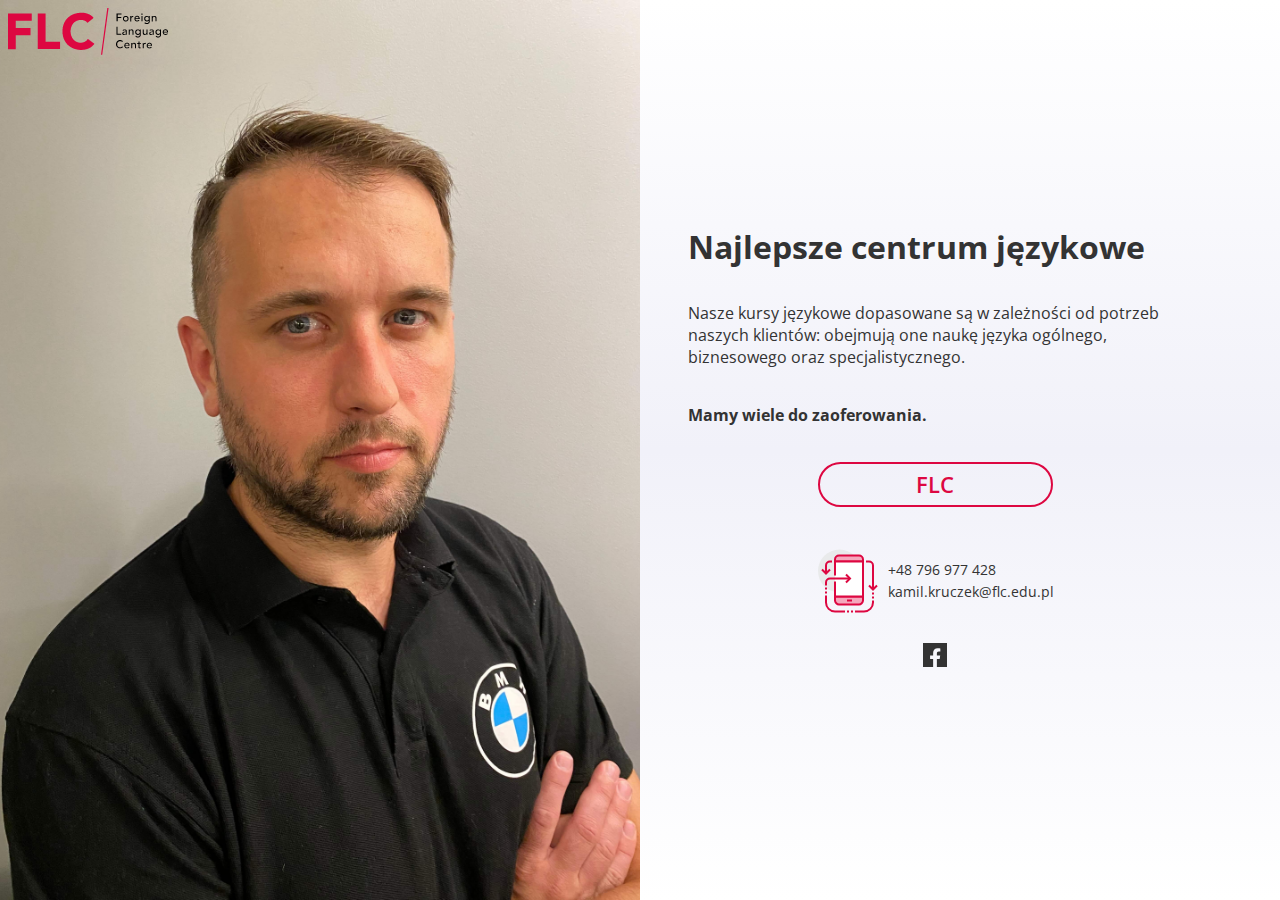
==== index.html @ 046120c5 "Updates" ====
<!doctype html><html lang="pl"><head><meta charset="UTF-8"/><meta name="viewport" content="width=device-width,initial-scale=1"/><title>Kamil Kruczek</title><meta name="description" content="Your project description"/><meta property="og:title" content=""/><meta property="og:description" content=""/><meta property="og:url" content=""/><meta property="og:image" content="https://maciejkorsan.com/wtf-gulp-starter/assets/img/cover.png"/><link rel="icon" type="image/png" sizes="16x16" href="/favicon.ico"/><link href="index.4fb40cbd.css" rel="stylesheet"></head><body><main class="card"><div class="card__photo"><header><h1 class="logo"><a href="https://flc.edu.pl/index.php" target="_blank"><img src="img/logo.1e4723ab.png" alt="Logo firmy FLC"/></a></h1></header></div><div class="card__discription"><section class="section"><h2 class="section__title">Najlepsze centrum językowe</h2><p class="section__content">Nasze kursy językowe dopasowane są w zależności od potrzeb naszych klientów: obejmują one naukę języka ogólnego, biznesowego oraz specjalistycznego.</p><p class="section__content"><b>Mamy wiele do zaoferowania.</b></p><div class="link"><a class="link__button" href="https://flc.edu.pl/index.php" target="_blank">FLC</a></div><div class="contact"><img src="img/contact_2.b07df018.svg" ale="Ikonta telefonu"/><p><a class="contact__link" href="tel:+48-796-977-428">+48 796 977 428</a> <a class="contact__link" href="mailto:kamil.kruczek@flc.edu.pl">kamil.kruczek@flc.edu.pl</a></p></div><div class="contact__fb"><a href="https://www.facebook.com/flc.edu.pl.official/" target="_blank"><img src="img/logo_fb.ad08e4b0.svg" alt="Link do Facebook FLC"/></a></div></section></div></main><script src="index.4fb40cbd.js"></script></body></html>
---- index.4fb40cbd.css ----
@import url(https://fonts.googleapis.com/css2?family=Open+Sans:wght@400;600;700&display=swap);
/*! normalize.css v8.0.1 | MIT License | github.com/necolas/normalize.css */html{line-height:1.15;-webkit-text-size-adjust:100%}body{margin:0}main{display:block}h1{font-size:2em;margin:.67em 0}hr{box-sizing:content-box;height:0;overflow:visible}pre{font-family:monospace,monospace;font-size:1em}a{background-color:transparent}abbr[title]{border-bottom:none;text-decoration:underline;text-decoration:underline dotted}b,strong{font-weight:bolder}code,kbd,samp{font-family:monospace,monospace;font-size:1em}small{font-size:80%}sub,sup{font-size:75%;line-height:0;position:relative;vertical-align:baseline}sub{bottom:-.25em}sup{top:-.5em}img{border-style:none}button,input,optgroup,select,textarea{font-family:inherit;font-size:100%;line-height:1.15;margin:0}button,input{overflow:visible}button,select{text-transform:none}[type=button],[type=reset],[type=submit],button{-webkit-appearance:button}[type=button]::-moz-focus-inner,[type=reset]::-moz-focus-inner,[type=submit]::-moz-focus-inner,button::-moz-focus-inner{border-style:none;padding:0}[type=button]:-moz-focusring,[type=reset]:-moz-focusring,[type=submit]:-moz-focusring,button:-moz-focusring{outline:1px dotted ButtonText}fieldset{padding:.35em .75em .625em}legend{box-sizing:border-box;color:inherit;display:table;max-width:100%;padding:0;white-space:normal}progress{vertical-align:baseline}textarea{overflow:auto}[type=checkbox],[type=radio]{box-sizing:border-box;padding:0}[type=number]::-webkit-inner-spin-button,[type=number]::-webkit-outer-spin-button{height:auto}[type=search]{-webkit-appearance:textfield;outline-offset:-2px}[type=search]::-webkit-search-decoration{-webkit-appearance:none}::-webkit-file-upload-button{-webkit-appearance:button;font:inherit}details{display:block}summary{display:list-item}[hidden],template{display:none}html{box-sizing:border-box}*,:after,:before{box-sizing:inherit}body{background:#fff;color:#333;font-family:Open Sans,sans-serif}.card{display:block;min-height:100%}@media screen and (min-width:690px){.card{display:flex;flex-direction:row}}.card__photo{background:url(img/Photo.9fb2f94f.jpg);height:65vh;background-size:cover!important;min-height:100%!important}@media screen and (min-width:690px){.card__photo{width:50vw;height:100vh;background:url(img/Photo.9fb2f94f.jpg) no-repeat 50%;background-size:cover!important;min-height:540px!important}}.card__discription{background:#fff;background:linear-gradient(180deg,#fff,#f1f1f9 50%,#fff)}@media screen and (min-width:690px){.card__discription{width:50vw;min-height:100%}}.contact{display:flex;width:235px;margin:0 auto 24px}.contact__link{text-decoration:none;color:#333;font-size:14px;line-height:22px;margin-left:10px}@media screen and (min-width:1440px){.contact__link{font-size:16px;line-height:22px}}.contact__fb,.link{display:flex;justify-content:center}.link{margin:0 auto 36px}.link__button{display:inline-block;width:235px;height:45px;border-radius:40px;border:2px solid #dd0741;text-align:center;text-decoration:none;color:#dd0741;font-size:22px;font-weight:600;align-items:center;padding:8px;margin:auto}.link__button:hover{color:#fff;background-color:#dd0741}.logo{margin:0;position:absolute;padding:8px}.section{min-width:288px;max-width:590px;padding:16px;margin:36px auto}@media screen and (min-width:690px){.section{display:flex;flex-direction:column;justify-content:center;width:50vw;height:100%;margin-top:0;margin-bottom:0}}@media screen and (min-width:768px){.section{margin-left:0;padding-left:48px;padding-right:48px}}.section__content{font-size:14px;line-height:20px;margin:0 auto 36px}@media screen and (min-width:690px){.section__content{margin:0 auto 36px 0}}@media screen and (min-width:768px){.section__content{font-size:16px;line-height:22px}}@media screen and (min-width:1440px){.section__content{font-size:18px;line-height:28px}}.section__title{font-size:30px;margin-top:0;margin-bottom:36px}@media screen and (min-width:768px){.section__title{font-size:32px}}@media screen and (min-width:1440px){.section__title{font-size:34px}}
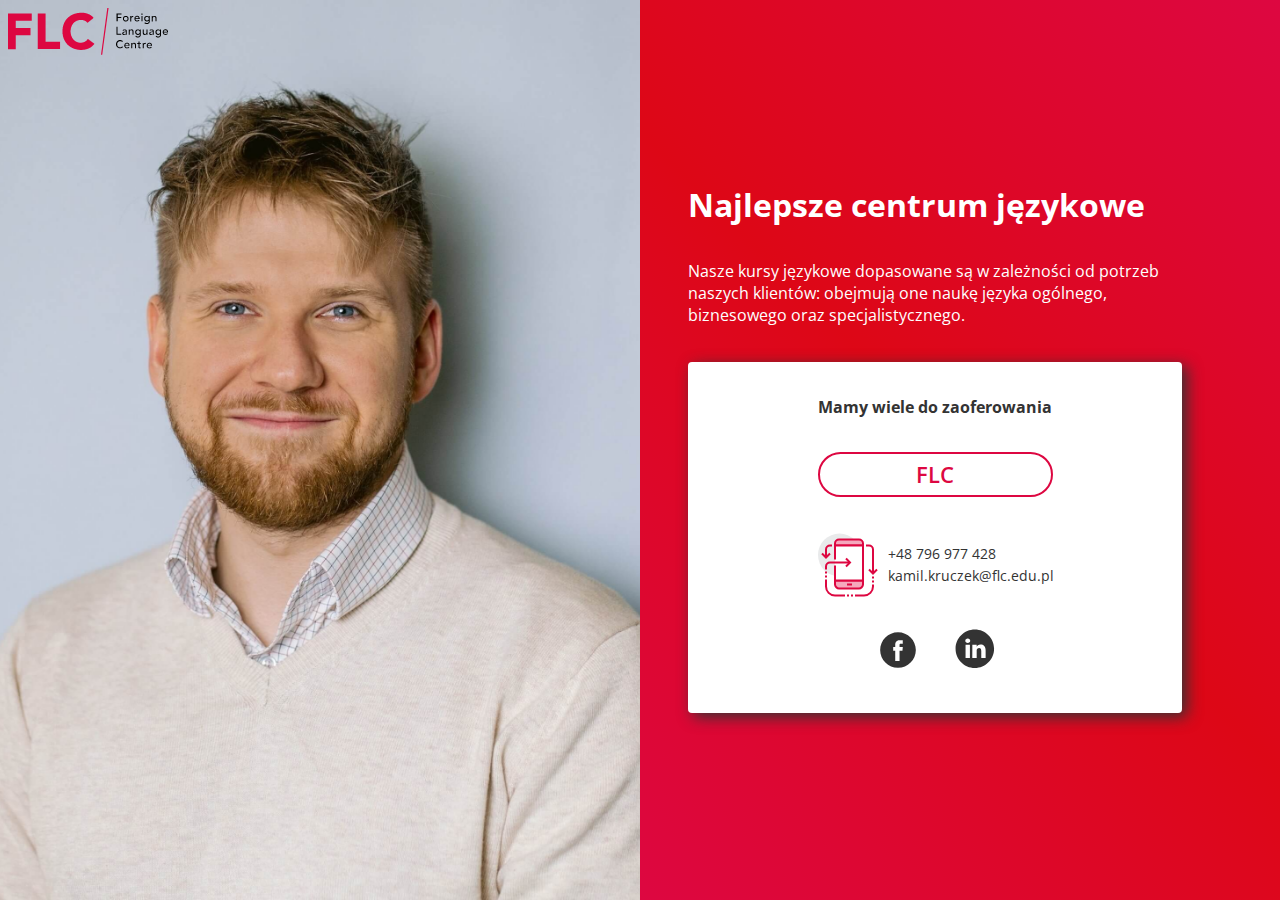
==== commit ef6052ea: "Updates" ====
--- a/index.html
+++ b/index.html
@@ -1 +1 @@
-<!doctype html><html lang="pl"><head><meta charset="UTF-8"/><meta name="viewport" content="width=device-width,initial-scale=1"/><title>Kamil Kruczek</title><meta name="description" content="Your project description"/><meta property="og:title" content=""/><meta property="og:description" content=""/><meta property="og:url" content=""/><meta property="og:image" content="https://maciejkorsan.com/wtf-gulp-starter/assets/img/cover.png"/><link rel="icon" type="image/png" sizes="16x16" href="/favicon.ico"/><link href="index.4fb40cbd.css" rel="stylesheet"></head><body><main class="card"><div class="card__photo"><header><h1 class="logo"><a href="https://flc.edu.pl/index.php" target="_blank"><img src="img/logo.1e4723ab.png" alt="Logo firmy FLC"/></a></h1></header></div><div class="card__discription"><section class="section"><h2 class="section__title">Najlepsze centrum językowe</h2><p class="section__content">Nasze kursy językowe dopasowane są w zależności od potrzeb naszych klientów: obejmują one naukę języka ogólnego, biznesowego oraz specjalistycznego.</p><p class="section__content"><b>Mamy wiele do zaoferowania.</b></p><div class="link"><a class="link__button" href="https://flc.edu.pl/index.php" target="_blank">FLC</a></div><div class="contact"><img src="img/contact_2.b07df018.svg" ale="Ikonta telefonu"/><p><a class="contact__link" href="tel:+48-796-977-428">+48 796 977 428</a> <a class="contact__link" href="mailto:kamil.kruczek@flc.edu.pl">kamil.kruczek@flc.edu.pl</a></p></div><div class="contact__fb"><a href="https://www.facebook.com/flc.edu.pl.official/" target="_blank"><img src="img/logo_fb.ad08e4b0.svg" alt="Link do Facebook FLC"/></a></div></section></div></main><script src="index.4fb40cbd.js"></script></body></html>+<!doctype html><html lang="pl"><head><meta charset="UTF-8"/><meta name="viewport" content="width=device-width,initial-scale=1"/><title>Kamil Kruczek</title><meta name="description" content="This is a business card of Kamil Kruczek the owner of FLC."/><meta property="og:title" content="Business card Kamil Kruczek"/><meta property="og:description" content="This is a business card of Kamil Kruczek the owner of FLC."/><meta property="og:url" content="https://patryk-makarewicz.github.io/business-card-kamil-kruczek/"/><meta property="og:image" content="https://patryk-makarewicz.github.io/business-card-kamil-kruczek/kamil_kruczek.png"/><link rel="icon" type="image/png" sizes="16x16" href="/favicon.ico"/><link href="index.e1267663.css" rel="stylesheet"></head><body><main class="card"><div class="card__photo"><header><h1 class="logo"><a href="https://flc.edu.pl/index.php" target="_blank"><img src="img/logo.1e4723ab.png" alt="Logo firmy FLC"/></a></h1></header></div><div class="card__discription"><section class="section"><h2 class="section__title">Najlepsze centrum językowe</h2><p class="section__content">Nasze kursy językowe dopasowane są w zależności od potrzeb naszych klientów: obejmują one naukę języka ogólnego, biznesowego oraz specjalistycznego.</p><div class="wrapper"><p class="wrapper__content"><b>Mamy wiele do zaoferowania</b></p><div class="link"><a class="link__button" href="https://flc.edu.pl/index.php" target="_blank">FLC</a></div><div class="contact"><img src="img/contact_2.b07df018.svg" alt="Ikonta telefonu"/><p><a class="contact__link" href="tel:+48-796-977-428">+48 796 977 428</a> <a class="contact__link" href="mailto:kamil.kruczek@flc.edu.pl">kamil.kruczek@flc.edu.pl</a></p></div><div class="contact__media"><a class="contact__media-link" href="https://www.facebook.com/flc.edu.pl.official/" target="_blank"><img src="img/icon_fb.b6d428ae.svg" alt="Link do Facebook FLC"/> </a><a class="contact__media-link" href="https://www.linkedin.com/in/kamil-kruczek-2b6429131/" target="_blank"><img src="img/icon_linkedin.6fb6b22b.svg" alt="Link do Linkedin FLC"/></a></div></div></section></div></main><script src="index.e1267663.js"></script></body></html>--- a/index.e1267663.css
+++ b/index.e1267663.css
@@ -0,0 +1,2 @@
+@import url(https://fonts.googleapis.com/css2?family=Open+Sans:wght@400;600;700&display=swap);
+/*! normalize.css v8.0.1 | MIT License | github.com/necolas/normalize.css */html{line-height:1.15;-webkit-text-size-adjust:100%}body{margin:0}main{display:block}h1{font-size:2em;margin:.67em 0}hr{box-sizing:content-box;height:0;overflow:visible}pre{font-family:monospace,monospace;font-size:1em}a{background-color:transparent}abbr[title]{border-bottom:none;text-decoration:underline;text-decoration:underline dotted}b,strong{font-weight:bolder}code,kbd,samp{font-family:monospace,monospace;font-size:1em}small{font-size:80%}sub,sup{font-size:75%;line-height:0;position:relative;vertical-align:baseline}sub{bottom:-.25em}sup{top:-.5em}img{border-style:none}button,input,optgroup,select,textarea{font-family:inherit;font-size:100%;line-height:1.15;margin:0}button,input{overflow:visible}button,select{text-transform:none}[type=button],[type=reset],[type=submit],button{-webkit-appearance:button}[type=button]::-moz-focus-inner,[type=reset]::-moz-focus-inner,[type=submit]::-moz-focus-inner,button::-moz-focus-inner{border-style:none;padding:0}[type=button]:-moz-focusring,[type=reset]:-moz-focusring,[type=submit]:-moz-focusring,button:-moz-focusring{outline:1px dotted ButtonText}fieldset{padding:.35em .75em .625em}legend{box-sizing:border-box;color:inherit;display:table;max-width:100%;padding:0;white-space:normal}progress{vertical-align:baseline}textarea{overflow:auto}[type=checkbox],[type=radio]{box-sizing:border-box;padding:0}[type=number]::-webkit-inner-spin-button,[type=number]::-webkit-outer-spin-button{height:auto}[type=search]{-webkit-appearance:textfield;outline-offset:-2px}[type=search]::-webkit-search-decoration{-webkit-appearance:none}::-webkit-file-upload-button{-webkit-appearance:button;font:inherit}details{display:block}summary{display:list-item}[hidden],template{display:none}html{box-sizing:border-box}*,:after,:before{box-sizing:inherit}body{background:#dd0741;color:#fff;font-family:Open Sans,sans-serif}.card{display:block;min-height:100%}@media screen and (min-width:690px){.card{display:flex;flex-direction:row}}.card__photo{background:url(img/Photo.b6cc8320.jpg);height:65vh;background-size:cover!important;min-height:100%!important}@media screen and (min-width:690px){.card__photo{width:50vw;height:100vh;background:url(img/Photo.b6cc8320.jpg) no-repeat 50%;background-size:cover!important;min-height:640px!important}}.card__discription{background:#dd0741;background:linear-gradient(45deg,#dd0741,rgba(221,7,7,.7371323529) 50%,#dd0741)}@media screen and (min-width:690px){.card__discription{width:50vw;min-height:100%}}.contact{display:flex;width:235px;margin:0 auto 24px}.contact__link{text-decoration:none;color:#333;font-size:14px;line-height:22px;margin-left:10px}@media screen and (min-width:1440px){.contact__link{font-size:16px;line-height:22px}}.contact__media{display:flex;justify-content:center}.contact__media-link{margin:0 16px 28px}.link{display:flex;justify-content:center;margin:0 auto 30px}.link__button{display:inline-block;width:235px;height:45px;border-radius:40px;border:2px solid #dd0741;text-align:center;text-decoration:none;color:#dd0741;font-size:22px;font-weight:600;align-items:center;padding:8px;margin:auto}.link__button:hover{color:#fff;background-color:#dd0741}.logo{margin:0;position:absolute;padding:8px}.section{min-width:288px;max-width:590px;padding:16px;margin:0 auto}@media screen and (min-width:690px){.section{display:flex;flex-direction:column;justify-content:center;width:50vw;height:100%;margin-top:0;margin-bottom:0}}@media screen and (min-width:768px){.section{margin-left:0;padding-left:48px;padding-right:48px}}.section__content{font-size:14px;line-height:20px;margin:0 auto 36px}@media screen and (min-width:690px){.section__content{margin:0 auto 36px 0}}@media screen and (min-width:768px){.section__content{font-size:16px;line-height:22px}}@media screen and (min-width:1440px){.section__content{font-size:18px;line-height:28px}}.section__title{font-size:30px;margin-top:0;margin-bottom:36px}@media screen and (min-width:768px){.section__title{font-size:32px}}@media screen and (min-width:1440px){.section__title{font-size:34px}}.wrapper{display:flex;flex-direction:column;color:#333;background-color:#fff;padding:8px;border-radius:4px;box-shadow:5px 4px 15px 0 #333}.wrapper__content{margin:28px auto 36px}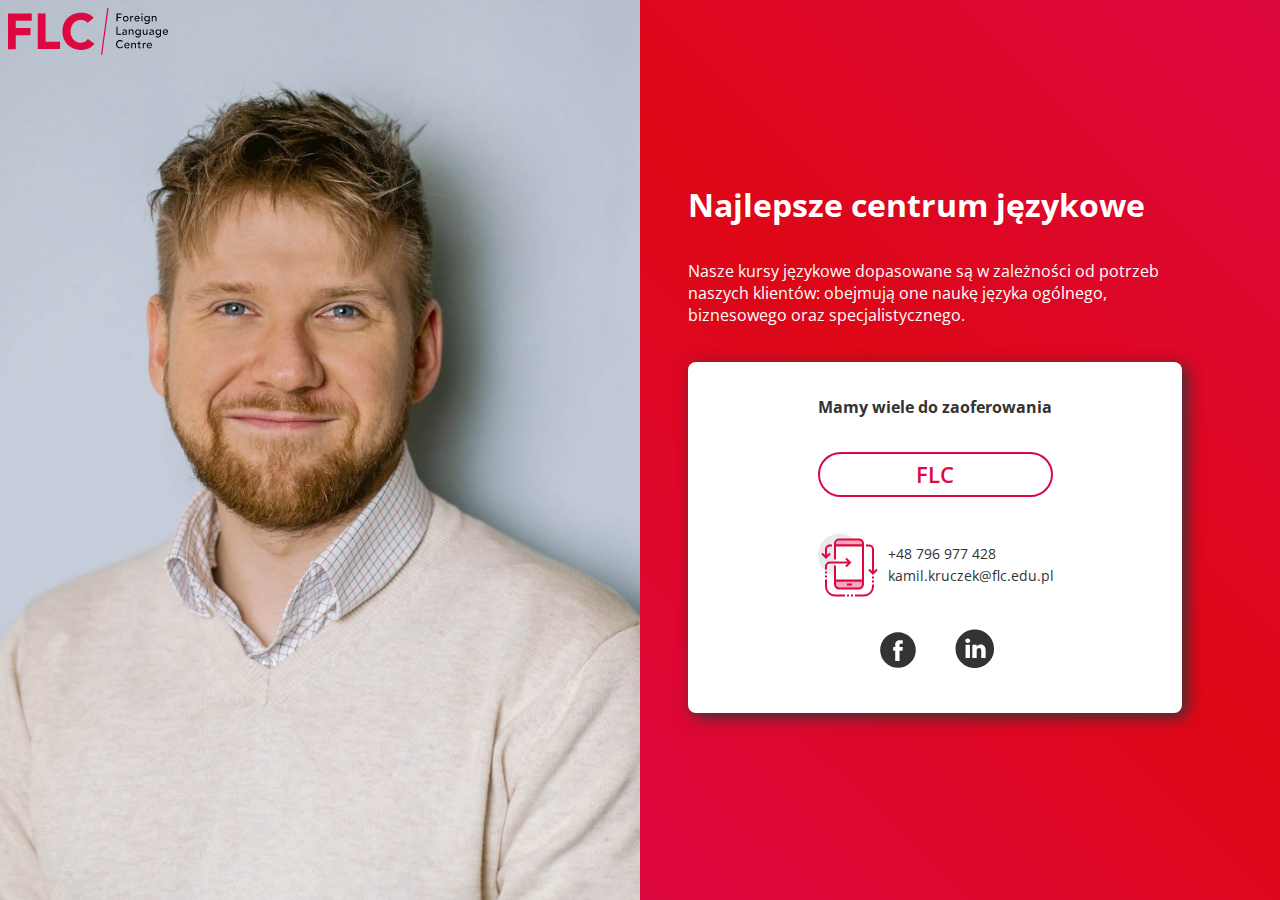
==== commit 0174bf1c: "Updates" ====
--- a/index.html
+++ b/index.html
@@ -1 +1 @@
-<!doctype html><html lang="pl"><head><meta charset="UTF-8"/><meta name="viewport" content="width=device-width,initial-scale=1"/><title>Kamil Kruczek</title><meta name="description" content="This is a business card of Kamil Kruczek the owner of FLC."/><meta property="og:title" content="Business card Kamil Kruczek"/><meta property="og:description" content="This is a business card of Kamil Kruczek the owner of FLC."/><meta property="og:url" content="https://patryk-makarewicz.github.io/business-card-kamil-kruczek/"/><meta property="og:image" content="https://patryk-makarewicz.github.io/business-card-kamil-kruczek/kamil_kruczek.png"/><link rel="icon" type="image/png" sizes="16x16" href="/favicon.ico"/><link href="index.e1267663.css" rel="stylesheet"></head><body><main class="card"><div class="card__photo"><header><h1 class="logo"><a href="https://flc.edu.pl/index.php" target="_blank"><img src="img/logo.1e4723ab.png" alt="Logo firmy FLC"/></a></h1></header></div><div class="card__discription"><section class="section"><h2 class="section__title">Najlepsze centrum językowe</h2><p class="section__content">Nasze kursy językowe dopasowane są w zależności od potrzeb naszych klientów: obejmują one naukę języka ogólnego, biznesowego oraz specjalistycznego.</p><div class="wrapper"><p class="wrapper__content"><b>Mamy wiele do zaoferowania</b></p><div class="link"><a class="link__button" href="https://flc.edu.pl/index.php" target="_blank">FLC</a></div><div class="contact"><img src="img/contact_2.b07df018.svg" alt="Ikonta telefonu"/><p><a class="contact__link" href="tel:+48-796-977-428">+48 796 977 428</a> <a class="contact__link" href="mailto:kamil.kruczek@flc.edu.pl">kamil.kruczek@flc.edu.pl</a></p></div><div class="contact__media"><a class="contact__media-link" href="https://www.facebook.com/flc.edu.pl.official/" target="_blank"><img src="img/icon_fb.b6d428ae.svg" alt="Link do Facebook FLC"/> </a><a class="contact__media-link" href="https://www.linkedin.com/in/kamil-kruczek-2b6429131/" target="_blank"><img src="img/icon_linkedin.6fb6b22b.svg" alt="Link do Linkedin FLC"/></a></div></div></section></div></main><script src="index.e1267663.js"></script></body></html>+<!doctype html><html lang="pl"><head><meta charset="UTF-8"/><meta name="viewport" content="width=device-width,initial-scale=1"/><title>Kamil Kruczek</title><meta name="description" content="This is a business card of Kamil Kruczek the owner of FLC."/><meta property="og:title" content="Business card Kamil Kruczek"/><meta property="og:description" content="This is a business card of Kamil Kruczek the owner of FLC."/><meta property="og:url" content="https://patryk-makarewicz.github.io/business-card-kamil-kruczek/"/><meta property="og:image" content="https://patryk-makarewicz.github.io/business-card-kamil-kruczek/kamil_kruczek.png"/><link rel="icon" type="image/png" sizes="16x16" href="/favicon.ico"/><link href="index.37842cf5.css" rel="stylesheet"></head><body><main class="card"><div class="card__photo"><header><h1 class="logo"><a href="https://flc.edu.pl/index.php" target="_blank"><img src="img/logo.1e4723ab.png" alt="Logo firmy FLC"/></a></h1></header></div><div class="card__discription"><section class="section"><h2 class="section__title">Najlepsze centrum językowe</h2><p class="section__content">Nasze kursy językowe dopasowane są w zależności od potrzeb naszych klientów: obejmują one naukę języka ogólnego, biznesowego oraz specjalistycznego.</p><div class="wrapper"><p class="wrapper__content"><b>Mamy wiele do zaoferowania</b></p><div class="link"><a class="link__button" href="https://flc.edu.pl/index.php" target="_blank">FLC</a></div><div class="contact"><img src="img/contact_2.b07df018.svg" alt="Ikonta telefonu"/><p><a class="contact__link" href="tel:+48-796-977-428">+48 796 977 428</a> <a class="contact__link" href="mailto:kamil.kruczek@flc.edu.pl">kamil.kruczek@flc.edu.pl</a></p></div><div class="contact__media"><a class="contact__media-link" href="https://www.facebook.com/flc.edu.pl.official/" target="_blank"><img src="img/icon_fb.b6d428ae.svg" alt="Link do Facebook FLC"/> </a><a class="contact__media-link" href="https://www.linkedin.com/in/kamil-kruczek-2b6429131/" target="_blank"><img src="img/icon_linkedin.6fb6b22b.svg" alt="Link do Linkedin FLC"/></a></div></div></section></div></main><script src="index.37842cf5.js"></script></body></html>--- a/index.37842cf5.css
+++ b/index.37842cf5.css
@@ -0,0 +1,2 @@
+@import url(https://fonts.googleapis.com/css2?family=Open+Sans:wght@400;600;700&display=swap);
+/*! normalize.css v8.0.1 | MIT License | github.com/necolas/normalize.css */html{line-height:1.15;-webkit-text-size-adjust:100%}body{margin:0}main{display:block}h1{font-size:2em;margin:.67em 0}hr{box-sizing:content-box;height:0;overflow:visible}pre{font-family:monospace,monospace;font-size:1em}a{background-color:transparent}abbr[title]{border-bottom:none;text-decoration:underline;text-decoration:underline dotted}b,strong{font-weight:bolder}code,kbd,samp{font-family:monospace,monospace;font-size:1em}small{font-size:80%}sub,sup{font-size:75%;line-height:0;position:relative;vertical-align:baseline}sub{bottom:-.25em}sup{top:-.5em}img{border-style:none}button,input,optgroup,select,textarea{font-family:inherit;font-size:100%;line-height:1.15;margin:0}button,input{overflow:visible}button,select{text-transform:none}[type=button],[type=reset],[type=submit],button{-webkit-appearance:button}[type=button]::-moz-focus-inner,[type=reset]::-moz-focus-inner,[type=submit]::-moz-focus-inner,button::-moz-focus-inner{border-style:none;padding:0}[type=button]:-moz-focusring,[type=reset]:-moz-focusring,[type=submit]:-moz-focusring,button:-moz-focusring{outline:1px dotted ButtonText}fieldset{padding:.35em .75em .625em}legend{box-sizing:border-box;color:inherit;display:table;max-width:100%;padding:0;white-space:normal}progress{vertical-align:baseline}textarea{overflow:auto}[type=checkbox],[type=radio]{box-sizing:border-box;padding:0}[type=number]::-webkit-inner-spin-button,[type=number]::-webkit-outer-spin-button{height:auto}[type=search]{-webkit-appearance:textfield;outline-offset:-2px}[type=search]::-webkit-search-decoration{-webkit-appearance:none}::-webkit-file-upload-button{-webkit-appearance:button;font:inherit}details{display:block}summary{display:list-item}[hidden],template{display:none}html{box-sizing:border-box}*,:after,:before{box-sizing:inherit}body{background:#dd0741;color:#fff;font-family:Open Sans,sans-serif}.card{display:block;min-height:100%}@media screen and (min-width:690px){.card{display:flex;flex-direction:row}}.card__photo{background:url(img/Photo.b6cc8320.jpg);height:65vh;background-size:cover!important;min-height:100%!important}@media screen and (min-width:690px){.card__photo{width:50vw;height:100vh;background:url(img/Photo.b6cc8320.jpg) no-repeat 50%;background-size:cover!important;min-height:640px!important}}.card__discription{background:#dd0741;background:linear-gradient(45deg,#dd0741,rgba(221,7,7,.7371323529) 50%,#dd0741)}@media screen and (min-width:690px){.card__discription{width:50vw;min-height:100%}}.contact{display:flex;width:235px;margin:0 auto 24px}.contact__link{text-decoration:none;color:#333;font-size:14px;line-height:22px;margin-left:10px}@media screen and (min-width:1440px){.contact__link{font-size:16px;line-height:22px}}.contact__media{display:flex;justify-content:center}.contact__media-link{margin:0 16px 28px}.link{display:flex;justify-content:center;margin:0 auto 30px}.link__button{display:inline-block;width:235px;height:45px;border-radius:40px;border:2px solid #dd0741;text-align:center;text-decoration:none;color:#dd0741;font-size:22px;font-weight:600;align-items:center;padding:8px;margin:auto}.link__button:hover{color:#fff;background-color:#dd0741}.logo{margin:0;position:absolute;padding:8px}.section{min-width:288px;max-width:590px;padding:16px;margin:0 auto}@media screen and (min-width:690px){.section{display:flex;flex-direction:column;justify-content:center;width:50vw;height:100%;margin-top:0;margin-bottom:0}}@media screen and (min-width:768px){.section{margin-left:0;padding-left:48px;padding-right:48px}}.section__content{font-size:14px;line-height:20px;margin:0 auto 36px}@media screen and (min-width:690px){.section__content{margin:0 auto 36px 0}}@media screen and (min-width:768px){.section__content{font-size:16px;line-height:22px}}@media screen and (min-width:1440px){.section__content{font-size:18px;line-height:28px}}.section__title{font-size:30px;margin-top:0;margin-bottom:36px}@media screen and (min-width:768px){.section__title{font-size:32px}}@media screen and (min-width:1440px){.section__title{font-size:34px}}.wrapper{display:flex;flex-direction:column;color:#333;background-color:#fff;padding:8px;border-radius:8px;box-shadow:5px 4px 15px 0 #333}.wrapper__content{margin:28px auto 36px}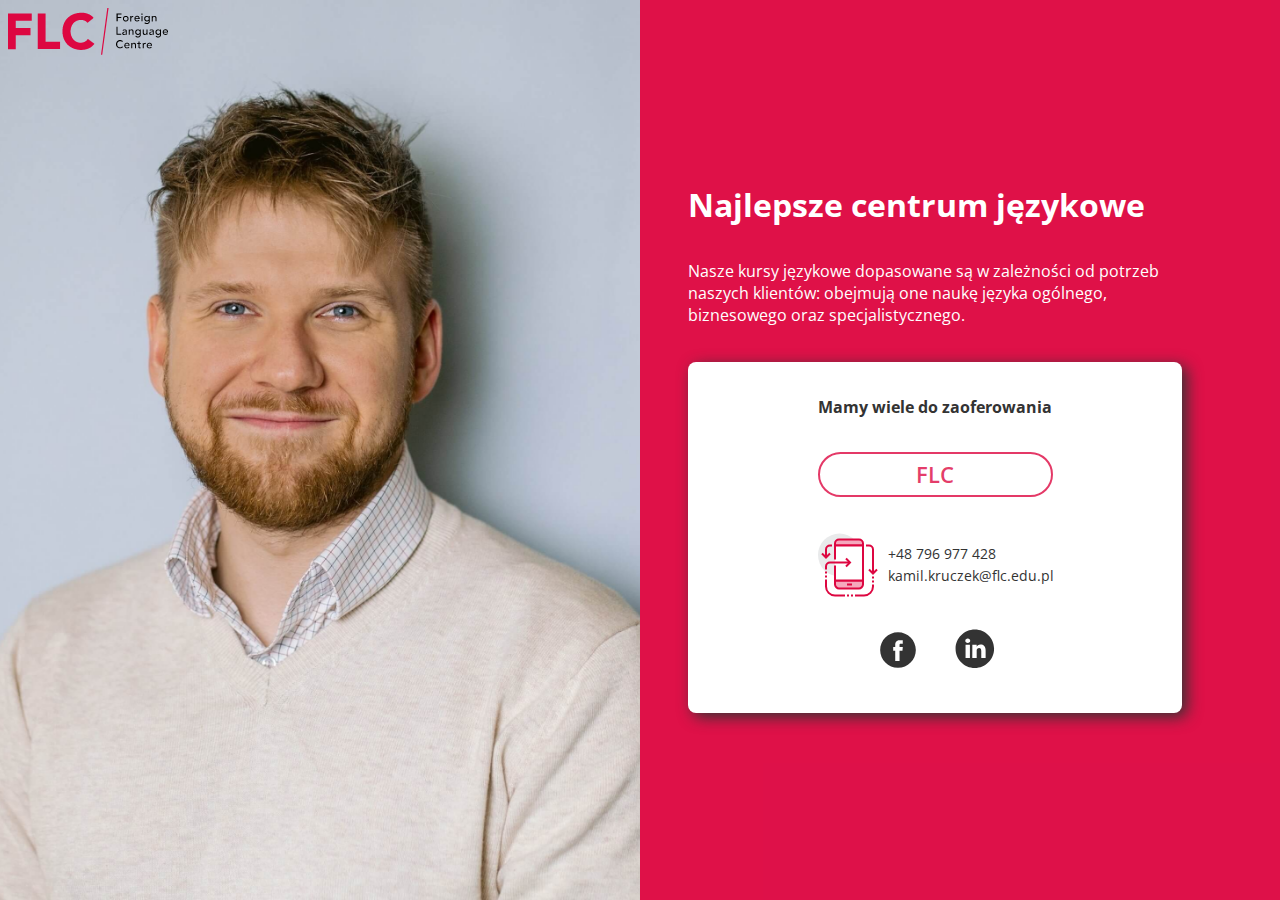
==== commit 0d623fc2: "Updates" ====
--- a/index.html
+++ b/index.html
@@ -1 +1 @@
-<!doctype html><html lang="pl"><head><meta charset="UTF-8"/><meta name="viewport" content="width=device-width,initial-scale=1"/><title>Kamil Kruczek</title><meta name="description" content="This is a business card of Kamil Kruczek the owner of FLC."/><meta property="og:title" content="Business card Kamil Kruczek"/><meta property="og:description" content="This is a business card of Kamil Kruczek the owner of FLC."/><meta property="og:url" content="https://patryk-makarewicz.github.io/business-card-kamil-kruczek/"/><meta property="og:image" content="https://patryk-makarewicz.github.io/business-card-kamil-kruczek/kamil_kruczek.png"/><link rel="icon" type="image/png" sizes="16x16" href="/favicon.ico"/><link href="index.37842cf5.css" rel="stylesheet"></head><body><main class="card"><div class="card__photo"><header><h1 class="logo"><a href="https://flc.edu.pl/index.php" target="_blank"><img src="img/logo.1e4723ab.png" alt="Logo firmy FLC"/></a></h1></header></div><div class="card__discription"><section class="section"><h2 class="section__title">Najlepsze centrum językowe</h2><p class="section__content">Nasze kursy językowe dopasowane są w zależności od potrzeb naszych klientów: obejmują one naukę języka ogólnego, biznesowego oraz specjalistycznego.</p><div class="wrapper"><p class="wrapper__content"><b>Mamy wiele do zaoferowania</b></p><div class="link"><a class="link__button" href="https://flc.edu.pl/index.php" target="_blank">FLC</a></div><div class="contact"><img src="img/contact_2.b07df018.svg" alt="Ikonta telefonu"/><p><a class="contact__link" href="tel:+48-796-977-428">+48 796 977 428</a> <a class="contact__link" href="mailto:kamil.kruczek@flc.edu.pl">kamil.kruczek@flc.edu.pl</a></p></div><div class="contact__media"><a class="contact__media-link" href="https://www.facebook.com/flc.edu.pl.official/" target="_blank"><img src="img/icon_fb.b6d428ae.svg" alt="Link do Facebook FLC"/> </a><a class="contact__media-link" href="https://www.linkedin.com/in/kamil-kruczek-2b6429131/" target="_blank"><img src="img/icon_linkedin.6fb6b22b.svg" alt="Link do Linkedin FLC"/></a></div></div></section></div></main><script src="index.37842cf5.js"></script></body></html>+<!doctype html><html lang="pl"><head><meta charset="UTF-8"/><meta name="viewport" content="width=device-width,initial-scale=1"/><title>Kamil Kruczek</title><meta name="description" content="This is a business card of Kamil Kruczek the owner of FLC."/><meta property="og:title" content="Business card Kamil Kruczek"/><meta property="og:description" content="This is a business card of Kamil Kruczek the owner of FLC."/><meta property="og:url" content="https://patryk-makarewicz.github.io/business-card-kamil-kruczek/"/><meta property="og:image" content="https://patryk-makarewicz.github.io/business-card-kamil-kruczek/kamil_kruczek.png"/><link rel="icon" type="image/png" sizes="16x16" href="/favicon.ico"/><link href="index.dac29453.css" rel="stylesheet"></head><body><main class="card"><div class="card__photo"><header><h1 class="logo"><a href="https://flc.edu.pl/index.php" target="_blank"><img src="img/logo.1e4723ab.png" alt="Logo firmy FLC"/></a></h1></header></div><div class="card__discription"><section class="section"><h2 class="section__title">Najlepsze centrum językowe</h2><p class="section__content">Nasze kursy językowe dopasowane są w zależności od potrzeb naszych klientów: obejmują one naukę języka ogólnego, biznesowego oraz specjalistycznego.</p><div class="wrapper"><p class="wrapper__content"><b>Mamy wiele do zaoferowania</b></p><div class="link"><a class="link__button" href="https://flc.edu.pl/index.php" target="_blank">FLC</a></div><div class="contact"><img src="img/contact_2.b07df018.svg" alt="Ikonta telefonu"/><p><a class="contact__link" href="tel:+48-796-977-428">+48 796 977 428</a> <a class="contact__link" href="mailto:kamil.kruczek@flc.edu.pl">kamil.kruczek@flc.edu.pl</a></p></div><div class="contact__media"><a class="contact__media-link" href="https://www.facebook.com/flc.edu.pl.official/" target="_blank"><img src="img/icon_fb.b6d428ae.svg" alt="Link do Facebook FLC"/> </a><a class="contact__media-link" href="https://www.linkedin.com/in/kamil-kruczek-2b6429131/" target="_blank"><img src="img/icon_linkedin.6fb6b22b.svg" alt="Link do Linkedin FLC"/></a></div></div></section></div></main><script src="index.dac29453.js"></script></body></html>--- a/index.dac29453.css
+++ b/index.dac29453.css
@@ -0,0 +1,2 @@
+@import url(https://fonts.googleapis.com/css2?family=Open+Sans:wght@400;600;700&display=swap);
+/*! normalize.css v8.0.1 | MIT License | github.com/necolas/normalize.css */html{line-height:1.15;-webkit-text-size-adjust:100%}body{margin:0}main{display:block}h1{font-size:2em;margin:.67em 0}hr{box-sizing:content-box;height:0;overflow:visible}pre{font-family:monospace,monospace;font-size:1em}a{background-color:transparent}abbr[title]{border-bottom:none;text-decoration:underline;text-decoration:underline dotted}b,strong{font-weight:bolder}code,kbd,samp{font-family:monospace,monospace;font-size:1em}small{font-size:80%}sub,sup{font-size:75%;line-height:0;position:relative;vertical-align:baseline}sub{bottom:-.25em}sup{top:-.5em}img{border-style:none}button,input,optgroup,select,textarea{font-family:inherit;font-size:100%;line-height:1.15;margin:0}button,input{overflow:visible}button,select{text-transform:none}[type=button],[type=reset],[type=submit],button{-webkit-appearance:button}[type=button]::-moz-focus-inner,[type=reset]::-moz-focus-inner,[type=submit]::-moz-focus-inner,button::-moz-focus-inner{border-style:none;padding:0}[type=button]:-moz-focusring,[type=reset]:-moz-focusring,[type=submit]:-moz-focusring,button:-moz-focusring{outline:1px dotted ButtonText}fieldset{padding:.35em .75em .625em}legend{box-sizing:border-box;color:inherit;display:table;max-width:100%;padding:0;white-space:normal}progress{vertical-align:baseline}textarea{overflow:auto}[type=checkbox],[type=radio]{box-sizing:border-box;padding:0}[type=number]::-webkit-inner-spin-button,[type=number]::-webkit-outer-spin-button{height:auto}[type=search]{-webkit-appearance:textfield;outline-offset:-2px}[type=search]::-webkit-search-decoration{-webkit-appearance:none}::-webkit-file-upload-button{-webkit-appearance:button;font:inherit}details{display:block}summary{display:list-item}[hidden],template{display:none}html{box-sizing:border-box}*,:after,:before{box-sizing:inherit}body{background:rgba(221,7,65,.8);color:#fff;font-family:Open Sans,sans-serif}.card{display:block;min-height:100%}@media screen and (min-width:690px){.card{display:flex;flex-direction:row}}.card__photo{background:url(img/Photo.b6cc8320.jpg);height:65vh;background-size:cover!important;min-height:100%!important}@media screen and (min-width:690px){.card__photo{width:50vw;height:100vh;background:url(img/Photo.b6cc8320.jpg) no-repeat 50%;background-size:cover!important;min-height:640px!important}}.card__discription{background:rgba(221,7,65,.8)}@media screen and (min-width:690px){.card__discription{width:50vw;min-height:100%}}.contact{display:flex;width:235px;margin:0 auto 24px}.contact__link{text-decoration:none;color:#333;font-size:14px;line-height:22px;margin-left:10px}@media screen and (min-width:1440px){.contact__link{font-size:16px;line-height:22px}}.contact__media{display:flex;justify-content:center}.contact__media-link{margin:0 16px 28px}.link{display:flex;justify-content:center;margin:0 auto 30px}.link__button{display:inline-block;width:235px;height:45px;border-radius:40px;border:2px solid rgba(221,7,65,.8);text-align:center;text-decoration:none;color:rgba(221,7,65,.8);font-size:22px;font-weight:600;align-items:center;padding:8px;margin:auto}.link__button:hover{color:#fff;background-color:rgba(221,7,65,.8)}.logo{margin:0;position:absolute;padding:8px}.section{min-width:288px;max-width:590px;padding:16px;margin:0 auto}@media screen and (min-width:690px){.section{display:flex;flex-direction:column;justify-content:center;width:50vw;height:100%;margin-top:0;margin-bottom:0}}@media screen and (min-width:768px){.section{margin-left:0;padding-left:48px;padding-right:48px}}.section__content{font-size:14px;line-height:20px;margin:0 auto 36px}@media screen and (min-width:690px){.section__content{margin:0 auto 36px 0}}@media screen and (min-width:768px){.section__content{font-size:16px;line-height:22px}}@media screen and (min-width:1440px){.section__content{font-size:18px;line-height:28px}}.section__title{font-size:30px;margin-top:0;margin-bottom:36px}@media screen and (min-width:768px){.section__title{font-size:32px}}@media screen and (min-width:1440px){.section__title{font-size:34px}}.wrapper{display:flex;flex-direction:column;color:#333;background-color:#fff;padding:8px;border-radius:8px;box-shadow:5px 4px 15px 0 #333}.wrapper__content{margin:28px auto 36px}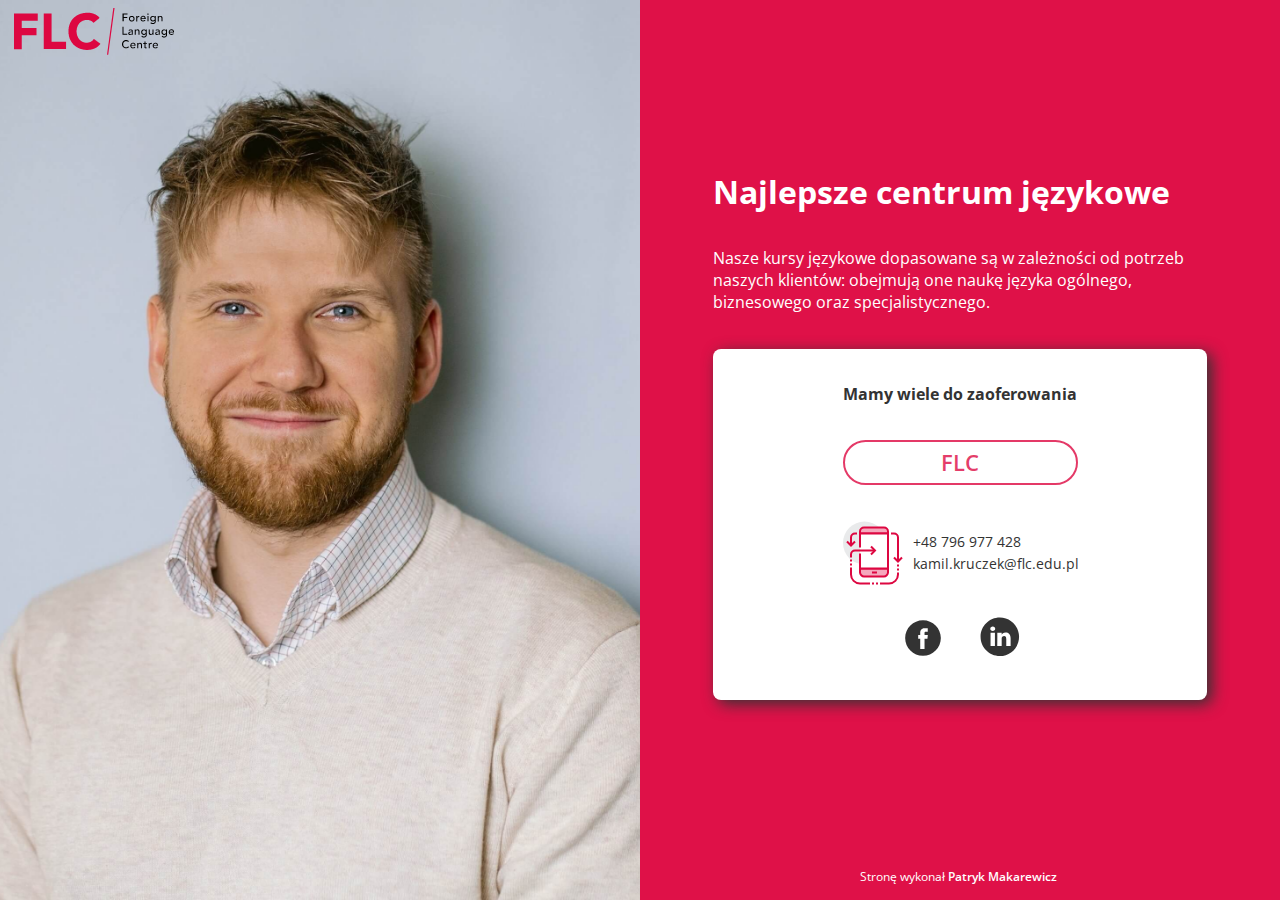
==== commit cbb42da3: "Updates" ====
--- a/index.html
+++ b/index.html
@@ -1 +1 @@
-<!doctype html><html lang="pl"><head><meta charset="UTF-8"/><meta name="viewport" content="width=device-width,initial-scale=1"/><title>Kamil Kruczek</title><meta name="description" content="This is a business card of Kamil Kruczek the owner of FLC."/><meta property="og:title" content="Business card Kamil Kruczek"/><meta property="og:description" content="This is a business card of Kamil Kruczek the owner of FLC."/><meta property="og:url" content="https://patryk-makarewicz.github.io/business-card-kamil-kruczek/"/><meta property="og:image" content="https://patryk-makarewicz.github.io/business-card-kamil-kruczek/kamil_kruczek.png"/><link rel="icon" type="image/png" sizes="16x16" href="/favicon.ico"/><link href="index.dac29453.css" rel="stylesheet"></head><body><main class="card"><div class="card__photo"><header><h1 class="logo"><a href="https://flc.edu.pl/index.php" target="_blank"><img src="img/logo.1e4723ab.png" alt="Logo firmy FLC"/></a></h1></header></div><div class="card__discription"><section class="section"><h2 class="section__title">Najlepsze centrum językowe</h2><p class="section__content">Nasze kursy językowe dopasowane są w zależności od potrzeb naszych klientów: obejmują one naukę języka ogólnego, biznesowego oraz specjalistycznego.</p><div class="wrapper"><p class="wrapper__content"><b>Mamy wiele do zaoferowania</b></p><div class="link"><a class="link__button" href="https://flc.edu.pl/index.php" target="_blank">FLC</a></div><div class="contact"><img src="img/contact_2.b07df018.svg" alt="Ikonta telefonu"/><p><a class="contact__link" href="tel:+48-796-977-428">+48 796 977 428</a> <a class="contact__link" href="mailto:kamil.kruczek@flc.edu.pl">kamil.kruczek@flc.edu.pl</a></p></div><div class="contact__media"><a class="contact__media-link" href="https://www.facebook.com/flc.edu.pl.official/" target="_blank"><img src="img/icon_fb.b6d428ae.svg" alt="Link do Facebook FLC"/> </a><a class="contact__media-link" href="https://www.linkedin.com/in/kamil-kruczek-2b6429131/" target="_blank"><img src="img/icon_linkedin.6fb6b22b.svg" alt="Link do Linkedin FLC"/></a></div></div></section></div></main><script src="index.dac29453.js"></script></body></html>+<!doctype html><html lang="pl"><head><meta charset="UTF-8"/><meta name="viewport" content="width=device-width,initial-scale=1"/><title>Kamil Kruczek</title><meta name="description" content="This is a business card of Kamil Kruczek the owner of FLC."/><meta property="og:title" content="Business card Kamil Kruczek"/><meta property="og:description" content="This is a business card of Kamil Kruczek the owner of FLC."/><meta property="og:url" content="https://patryk-makarewicz.github.io/business-card-kamil-kruczek/"/><meta property="og:image" content="https://patryk-makarewicz.github.io/business-card-kamil-kruczek/kamil_kruczek.png"/><link rel="icon" type="image/png" sizes="16x16" href="/favicon.ico"/><link href="index.267e1558.css" rel="stylesheet"></head><body><main class="card"><div class="card__photo"><header><h1 class="logo"><a href="https://flc.edu.pl/index.php" target="_blank"><img src="img/logo.1e4723ab.png" alt="Logo firmy FLC"/></a></h1></header></div><div class="card__discription"><section class="section"><h2 class="section__title">Najlepsze centrum językowe</h2><p class="section__content">Nasze kursy językowe dopasowane są w zależności od potrzeb naszych klientów: obejmują one naukę języka ogólnego, biznesowego oraz specjalistycznego.</p><div class="wrapper"><p class="wrapper__content"><b>Mamy wiele do zaoferowania</b></p><div class="link"><a class="link__button" href="https://flc.edu.pl/index.php" target="_blank">FLC</a></div><div class="contact"><img src="img/contact_2.b07df018.svg" alt="Ikonta telefonu"/><p><a class="contact__link" href="tel:+48-796-977-428">+48 796 977 428</a> <a class="contact__link" href="mailto:kamil.kruczek@flc.edu.pl">kamil.kruczek@flc.edu.pl</a></p></div><div class="contact__media"><a class="contact__media-link" href="https://www.facebook.com/flc.edu.pl.official/" target="_blank"><img src="img/icon_fb.b6d428ae.svg" alt="Link do Facebook FLC"/> </a><a class="contact__media-link" href="https://www.linkedin.com/in/kamil-kruczek-2b6429131/" target="_blank"><img src="img/icon_linkedin.6fb6b22b.svg" alt="Link do Linkedin FLC"/></a></div></div><footer class="footer"><p class="footer__content">Stronę wykonał <a class="footer__link" href="https://patryk-makarewicz.github.io/" target="_blank">Patryk Makarewicz</a></p></footer></section></div></main><script src="index.267e1558.js"></script></body></html>--- a/index.267e1558.css
+++ b/index.267e1558.css
@@ -0,0 +1,2 @@
+@import url(https://fonts.googleapis.com/css2?family=Open+Sans:wght@400;600;700&display=swap);
+/*! normalize.css v8.0.1 | MIT License | github.com/necolas/normalize.css */html{line-height:1.15;-webkit-text-size-adjust:100%}body{margin:0}main{display:block}h1{font-size:2em;margin:.67em 0}hr{box-sizing:content-box;height:0;overflow:visible}pre{font-family:monospace,monospace;font-size:1em}a{background-color:transparent}abbr[title]{border-bottom:none;text-decoration:underline;text-decoration:underline dotted}b,strong{font-weight:bolder}code,kbd,samp{font-family:monospace,monospace;font-size:1em}small{font-size:80%}sub,sup{font-size:75%;line-height:0;position:relative;vertical-align:baseline}sub{bottom:-.25em}sup{top:-.5em}img{border-style:none}button,input,optgroup,select,textarea{font-family:inherit;font-size:100%;line-height:1.15;margin:0}button,input{overflow:visible}button,select{text-transform:none}[type=button],[type=reset],[type=submit],button{-webkit-appearance:button}[type=button]::-moz-focus-inner,[type=reset]::-moz-focus-inner,[type=submit]::-moz-focus-inner,button::-moz-focus-inner{border-style:none;padding:0}[type=button]:-moz-focusring,[type=reset]:-moz-focusring,[type=submit]:-moz-focusring,button:-moz-focusring{outline:1px dotted ButtonText}fieldset{padding:.35em .75em .625em}legend{box-sizing:border-box;color:inherit;display:table;max-width:100%;padding:0;white-space:normal}progress{vertical-align:baseline}textarea{overflow:auto}[type=checkbox],[type=radio]{box-sizing:border-box;padding:0}[type=number]::-webkit-inner-spin-button,[type=number]::-webkit-outer-spin-button{height:auto}[type=search]{-webkit-appearance:textfield;outline-offset:-2px}[type=search]::-webkit-search-decoration{-webkit-appearance:none}::-webkit-file-upload-button{-webkit-appearance:button;font:inherit}details{display:block}summary{display:list-item}[hidden],template{display:none}html{box-sizing:border-box}*,:after,:before{box-sizing:inherit}body{background:rgba(221,7,65,.8);color:#fff;font-family:Open Sans,sans-serif}.card{display:block;min-height:100%}@media screen and (min-width:690px){.card{display:flex;flex-direction:row}}.card__photo{background:url(img/Photo.b6cc8320.jpg);height:65vh;background-size:cover!important;min-height:100%!important}@media screen and (min-width:690px){.card__photo{width:50vw;height:100vh;background:url(img/Photo.b6cc8320.jpg) no-repeat 50%;background-size:cover!important;min-height:640px!important}}.card__discription{background:rgba(221,7,65,.8)}@media screen and (min-width:690px){.card__discription{width:50vw;min-height:100%}}.contact{display:flex;width:235px;margin:0 auto 24px}.contact__link{text-decoration:none;color:#333;font-size:14px;line-height:22px;margin-left:10px}@media screen and (min-width:1440px){.contact__link{font-size:16px;line-height:22px}}.contact__media{display:flex;justify-content:center}.contact__media-link{margin:0 16px 28px}.link{display:flex;justify-content:center;margin:0 auto 30px}.link__button{display:inline-block;width:235px;height:45px;border-radius:40px;border:2px solid rgba(221,7,65,.8);text-align:center;text-decoration:none;color:rgba(221,7,65,.8);font-size:22px;font-weight:600;align-items:center;padding:8px;margin:auto}.link__button:hover{color:#fff;background-color:rgba(221,7,65,.8)}.logo{margin:0;position:absolute;padding:8px 8px 8px 14px}.section{min-width:288px;max-width:590px;padding:16px;margin:0 auto}@media screen and (min-width:690px){.section{display:flex;flex-direction:column;justify-content:center;width:50vw;height:100%}}@media screen and (min-width:768px){.section{padding-left:48px;padding-right:48px}}.section__content{font-size:14px;line-height:20px;margin:0 auto 36px}@media screen and (min-width:690px){.section__content{margin:0 auto 36px 0}}@media screen and (min-width:768px){.section__content{font-size:16px;line-height:22px}}@media screen and (min-width:1440px){.section__content{font-size:18px;line-height:28px}}.section__title{font-size:30px;margin-top:0;margin-bottom:36px}@media screen and (min-width:690px){.section__title{margin-top:auto}}@media screen and (min-width:768px){.section__title{font-size:32px}}@media screen and (min-width:1440px){.section__title{font-size:34px}}.wrapper{display:flex;flex-direction:column;color:#333;background-color:#fff;padding:8px;border-radius:8px;box-shadow:5px 4px 15px 0 #333;margin-bottom:auto}.wrapper__content{margin:28px auto 36px}.footer{margin:36px auto 0;width:168px}@media screen and (min-width:690px){.footer{display:flex;margin:0 auto;width:200px}}.footer__content{font-size:10px;margin-bottom:0}@media screen and (min-width:690px){.footer__content{font-size:12px}}.footer__link{text-decoration:none;color:#fff;font-weight:600}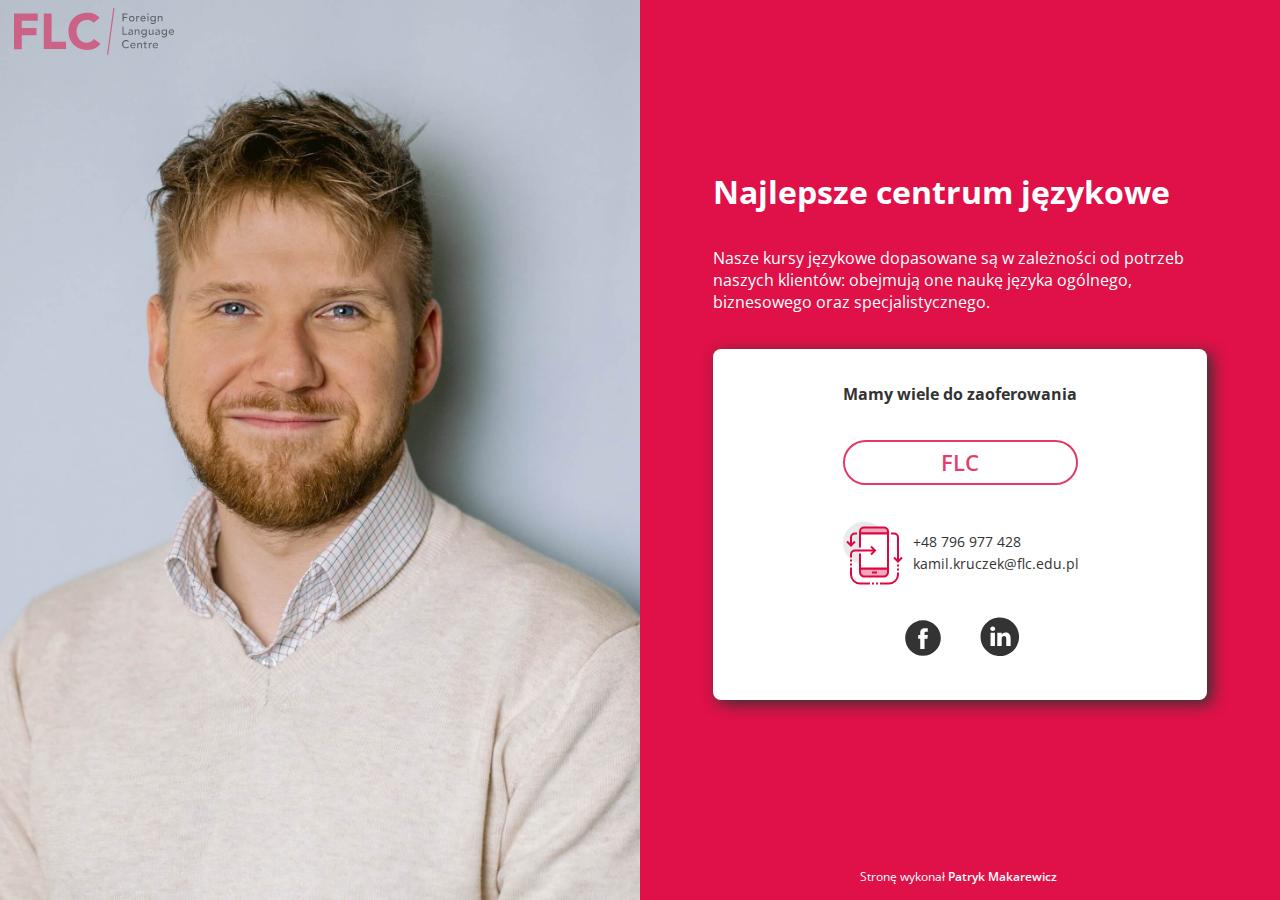
==== commit 4fac8d83: "Updates" ====
--- a/index.html
+++ b/index.html
@@ -1 +1 @@
-<!doctype html><html lang="pl"><head><meta charset="UTF-8"/><meta name="viewport" content="width=device-width,initial-scale=1"/><title>Kamil Kruczek</title><meta name="description" content="This is a business card of Kamil Kruczek the owner of FLC."/><meta property="og:title" content="Business card Kamil Kruczek"/><meta property="og:description" content="This is a business card of Kamil Kruczek the owner of FLC."/><meta property="og:url" content="https://patryk-makarewicz.github.io/business-card-kamil-kruczek/"/><meta property="og:image" content="https://patryk-makarewicz.github.io/business-card-kamil-kruczek/kamil_kruczek.png"/><link rel="icon" type="image/png" sizes="16x16" href="/favicon.ico"/><link href="index.267e1558.css" rel="stylesheet"></head><body><main class="card"><div class="card__photo"><header><h1 class="logo"><a href="https://flc.edu.pl/index.php" target="_blank"><img src="img/logo.1e4723ab.png" alt="Logo firmy FLC"/></a></h1></header></div><div class="card__discription"><section class="section"><h2 class="section__title">Najlepsze centrum językowe</h2><p class="section__content">Nasze kursy językowe dopasowane są w zależności od potrzeb naszych klientów: obejmują one naukę języka ogólnego, biznesowego oraz specjalistycznego.</p><div class="wrapper"><p class="wrapper__content"><b>Mamy wiele do zaoferowania</b></p><div class="link"><a class="link__button" href="https://flc.edu.pl/index.php" target="_blank">FLC</a></div><div class="contact"><img src="img/contact_2.b07df018.svg" alt="Ikonta telefonu"/><p><a class="contact__link" href="tel:+48-796-977-428">+48 796 977 428</a> <a class="contact__link" href="mailto:kamil.kruczek@flc.edu.pl">kamil.kruczek@flc.edu.pl</a></p></div><div class="contact__media"><a class="contact__media-link" href="https://www.facebook.com/flc.edu.pl.official/" target="_blank"><img src="img/icon_fb.b6d428ae.svg" alt="Link do Facebook FLC"/> </a><a class="contact__media-link" href="https://www.linkedin.com/in/kamil-kruczek-2b6429131/" target="_blank"><img src="img/icon_linkedin.6fb6b22b.svg" alt="Link do Linkedin FLC"/></a></div></div><footer class="footer"><p class="footer__content">Stronę wykonał <a class="footer__link" href="https://patryk-makarewicz.github.io/" target="_blank">Patryk Makarewicz</a></p></footer></section></div></main><script src="index.267e1558.js"></script></body></html>+<!doctype html><html lang="pl"><head><meta charset="UTF-8"/><meta name="viewport" content="width=device-width,initial-scale=1"/><title>Kamil Kruczek</title><meta name="description" content="This is a business card of Kamil Kruczek the owner of FLC."/><meta property="og:title" content="Business card Kamil Kruczek"/><meta property="og:description" content="This is a business card of Kamil Kruczek the owner of FLC."/><meta property="og:url" content="https://patryk-makarewicz.github.io/business-card-kamil-kruczek/"/><meta property="og:image" content="https://patryk-makarewicz.github.io/business-card-kamil-kruczek/kamil_kruczek.png"/><link rel="icon" type="image/png" sizes="16x16" href="/favicon.ico"/><link href="index.8e8ec236.css" rel="stylesheet"></head><body><main class="card"><div class="card__photo"><header><h1 class="logo"><a href="https://flc.edu.pl/index.php" target="_blank"><img src="img/logo.1e4723ab.png" alt="Logo firmy FLC"/></a></h1></header></div><div class="card__discription"><section class="section"><h2 class="section__title">Najlepsze centrum językowe</h2><p class="section__content">Nasze kursy językowe dopasowane są w zależności od potrzeb naszych klientów: obejmują one naukę języka ogólnego, biznesowego oraz specjalistycznego.</p><div class="wrapper"><p class="wrapper__content"><b>Mamy wiele do zaoferowania</b></p><div class="link"><a class="link__button" href="https://flc.edu.pl/index.php" target="_blank">FLC</a></div><div class="contact"><img src="img/contact_2.b07df018.svg" alt="Ikonta telefonu"/><p><a class="contact__link" href="tel:+48-796-977-428">+48 796 977 428</a> <a class="contact__link" href="mailto:kamil.kruczek@flc.edu.pl">kamil.kruczek@flc.edu.pl</a></p></div><div class="contact__media"><a class="contact__media-link" href="https://www.facebook.com/flc.edu.pl.official/" target="_blank"><img src="img/icon_fb.b6d428ae.svg" alt="Link do Facebook FLC"/> </a><a class="contact__media-link" href="https://www.linkedin.com/in/kamil-kruczek-2b6429131/" target="_blank"><img src="img/icon_linkedin.6fb6b22b.svg" alt="Link do Linkedin FLC"/></a></div></div><footer class="footer"><p class="footer__content">Stronę wykonał <a class="footer__link" href="https://patryk-makarewicz.github.io/" target="_blank">Patryk Makarewicz</a></p></footer></section></div></main><script src="index.8e8ec236.js"></script></body></html>--- a/index.8e8ec236.css
+++ b/index.8e8ec236.css
@@ -0,0 +1,2 @@
+@import url(https://fonts.googleapis.com/css2?family=Open+Sans:wght@400;600;700&display=swap);
+/*! normalize.css v8.0.1 | MIT License | github.com/necolas/normalize.css */html{line-height:1.15;-webkit-text-size-adjust:100%}body{margin:0}main{display:block}h1{font-size:2em;margin:.67em 0}hr{box-sizing:content-box;height:0;overflow:visible}pre{font-family:monospace,monospace;font-size:1em}a{background-color:transparent}abbr[title]{border-bottom:none;text-decoration:underline;text-decoration:underline dotted}b,strong{font-weight:bolder}code,kbd,samp{font-family:monospace,monospace;font-size:1em}small{font-size:80%}sub,sup{font-size:75%;line-height:0;position:relative;vertical-align:baseline}sub{bottom:-.25em}sup{top:-.5em}img{border-style:none}button,input,optgroup,select,textarea{font-family:inherit;font-size:100%;line-height:1.15;margin:0}button,input{overflow:visible}button,select{text-transform:none}[type=button],[type=reset],[type=submit],button{-webkit-appearance:button}[type=button]::-moz-focus-inner,[type=reset]::-moz-focus-inner,[type=submit]::-moz-focus-inner,button::-moz-focus-inner{border-style:none;padding:0}[type=button]:-moz-focusring,[type=reset]:-moz-focusring,[type=submit]:-moz-focusring,button:-moz-focusring{outline:1px dotted ButtonText}fieldset{padding:.35em .75em .625em}legend{box-sizing:border-box;color:inherit;display:table;max-width:100%;padding:0;white-space:normal}progress{vertical-align:baseline}textarea{overflow:auto}[type=checkbox],[type=radio]{box-sizing:border-box;padding:0}[type=number]::-webkit-inner-spin-button,[type=number]::-webkit-outer-spin-button{height:auto}[type=search]{-webkit-appearance:textfield;outline-offset:-2px}[type=search]::-webkit-search-decoration{-webkit-appearance:none}::-webkit-file-upload-button{-webkit-appearance:button;font:inherit}details{display:block}summary{display:list-item}[hidden],template{display:none}html{box-sizing:border-box}*,:after,:before{box-sizing:inherit}body{background:rgba(221,7,65,.8);color:#fff;font-family:Open Sans,sans-serif}.card{display:block;min-height:100%}@media screen and (min-width:690px){.card{display:flex;flex-direction:row}}.card__photo{background:url(img/Photo.b6cc8320.jpg);height:65vh;background-size:cover!important;min-height:100%!important}@media screen and (min-width:690px){.card__photo{width:50vw;height:100vh;background:url(img/Photo.b6cc8320.jpg) no-repeat 50%;background-size:cover!important;min-height:640px!important}}.card__discription{background:rgba(221,7,65,.8)}@media screen and (min-width:690px){.card__discription{width:50vw;min-height:100%}}.contact{display:flex;width:235px;margin:0 auto 24px}.contact__link{text-decoration:none;color:#333;font-size:14px;line-height:22px;margin-left:10px}.contact__link:hover{opacity:.7}@media screen and (min-width:1440px){.contact__link{font-size:16px;line-height:22px}}.contact__media{display:flex;justify-content:center}.contact__media-link{margin:0 16px 28px}.contact__media-link:hover{opacity:.7}.link{display:flex;justify-content:center;margin:0 auto 30px}.link__button{display:inline-block;width:235px;height:45px;border-radius:40px;border:2px solid rgba(221,7,65,.8);text-align:center;text-decoration:none;color:rgba(221,7,65,.8);font-size:22px;font-weight:600;align-items:center;padding:8px;margin:auto}.link__button:hover{color:#fff;background-color:rgba(221,7,65,.8)}.logo{margin:0;position:absolute;padding:8px 8px 8px 14px}.logo:hover{opacity:.5}.section{min-width:288px;max-width:590px;padding:16px;margin:0 auto}@media screen and (min-width:690px){.section{display:flex;flex-direction:column;justify-content:center;width:50vw;height:100%}}@media screen and (min-width:768px){.section{padding-left:48px;padding-right:48px}}.section__content{font-size:14px;line-height:20px;margin:0 auto 36px}@media screen and (min-width:690px){.section__content{margin:0 auto 36px 0}}@media screen and (min-width:768px){.section__content{font-size:16px;line-height:22px}}@media screen and (min-width:1440px){.section__content{font-size:18px;line-height:28px}}.section__title{font-size:30px;margin-top:0;margin-bottom:36px}@media screen and (min-width:690px){.section__title{margin-top:auto}}@media screen and (min-width:768px){.section__title{font-size:32px}}@media screen and (min-width:1440px){.section__title{font-size:34px}}.wrapper{display:flex;flex-direction:column;color:#333;background-color:#fff;padding:8px;border-radius:8px;box-shadow:5px 4px 15px 0 #333;margin-bottom:auto}.wrapper__content{margin:28px auto 36px}.footer{margin:36px auto 0;width:168px}@media screen and (min-width:690px){.footer{display:flex;margin:0 auto;width:200px}}.footer__content{font-size:10px;margin-bottom:0}@media screen and (min-width:690px){.footer__content{font-size:12px}}.footer__link{text-decoration:none;color:#fff;font-weight:600}.footer__link:hover{opacity:.7}